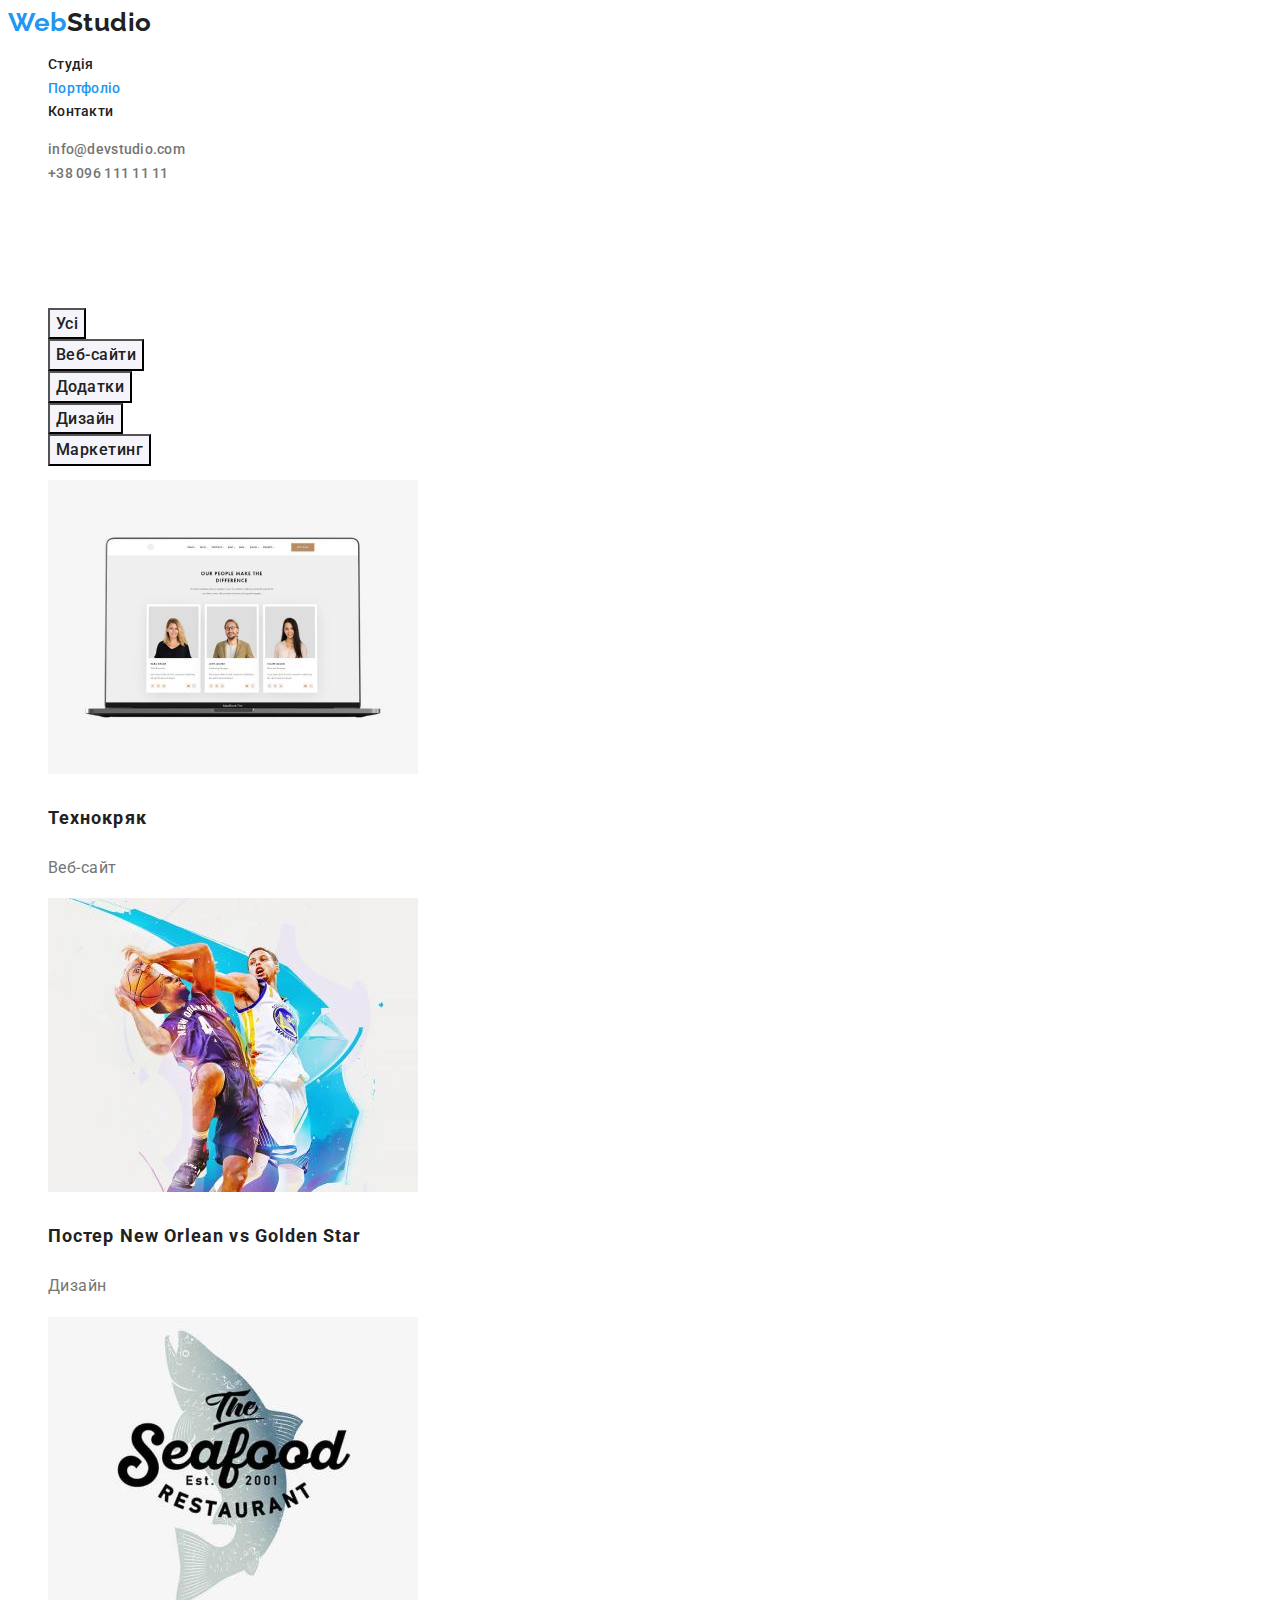
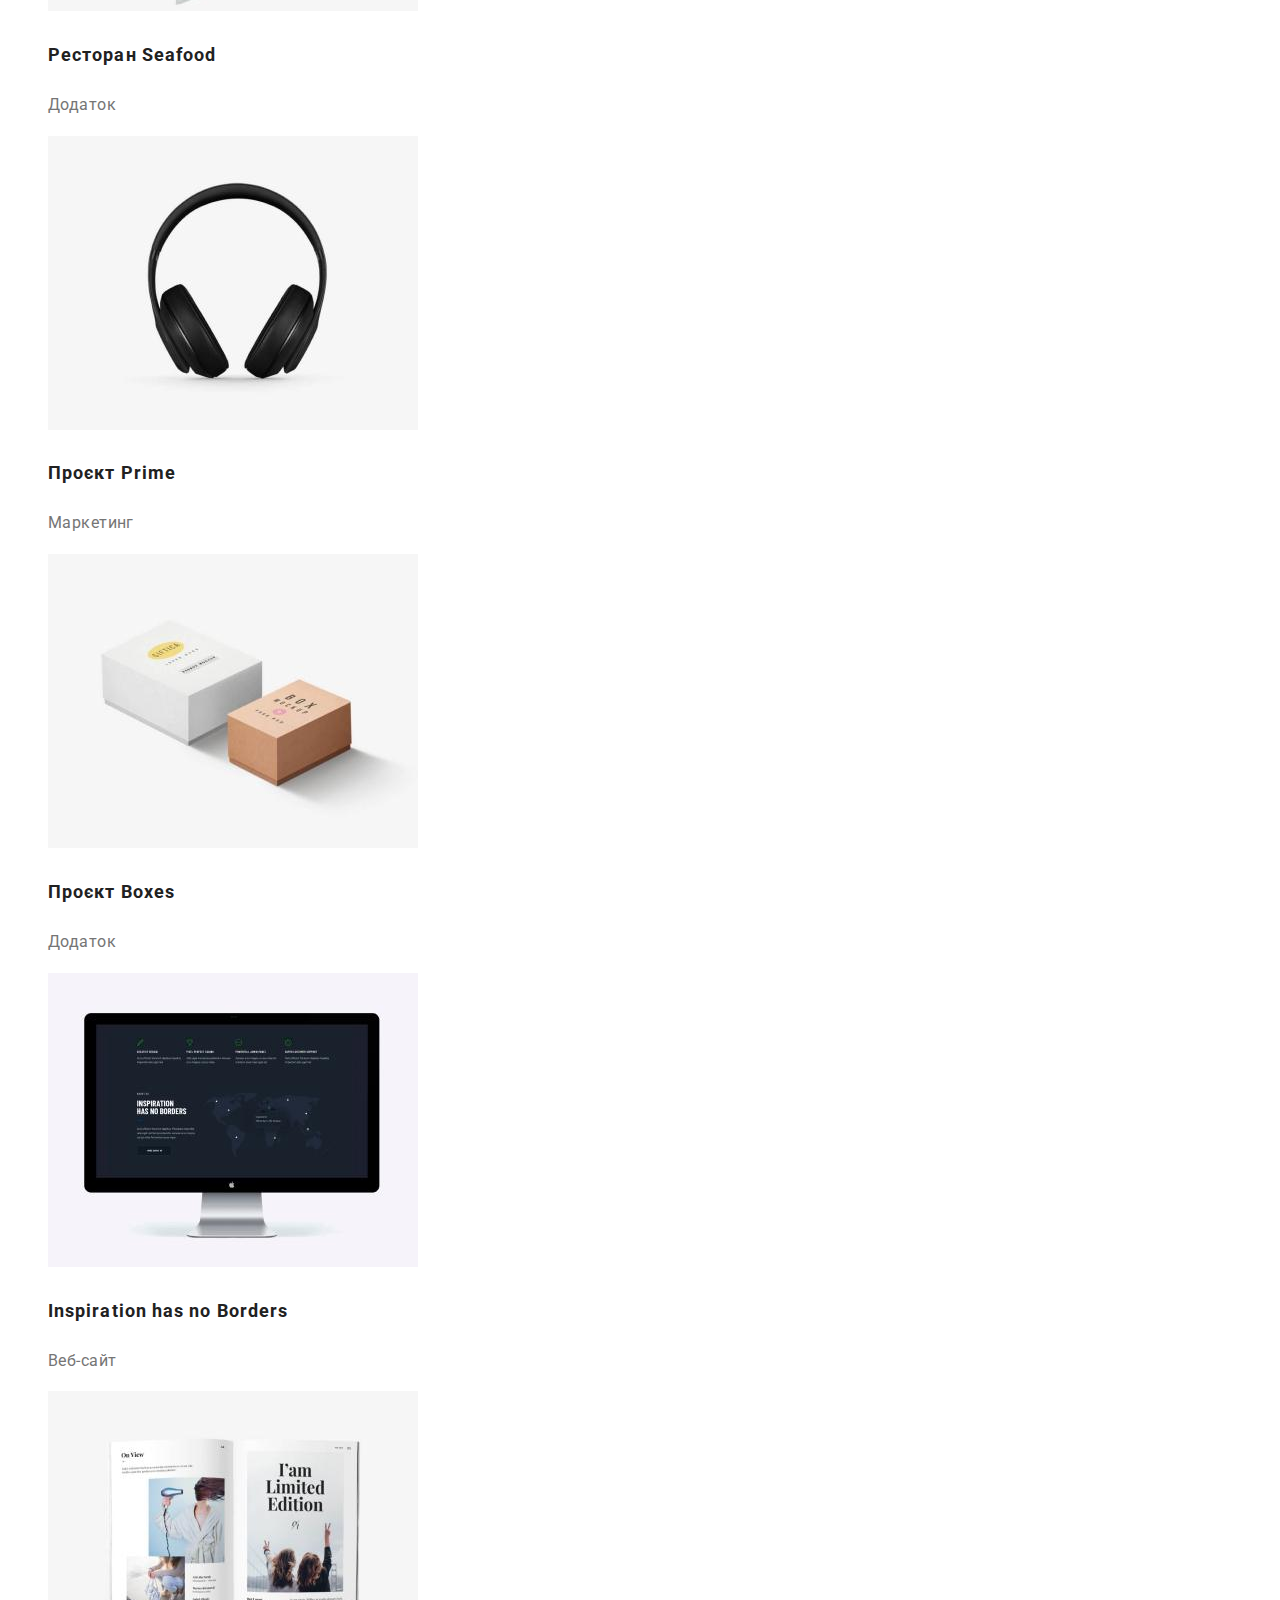
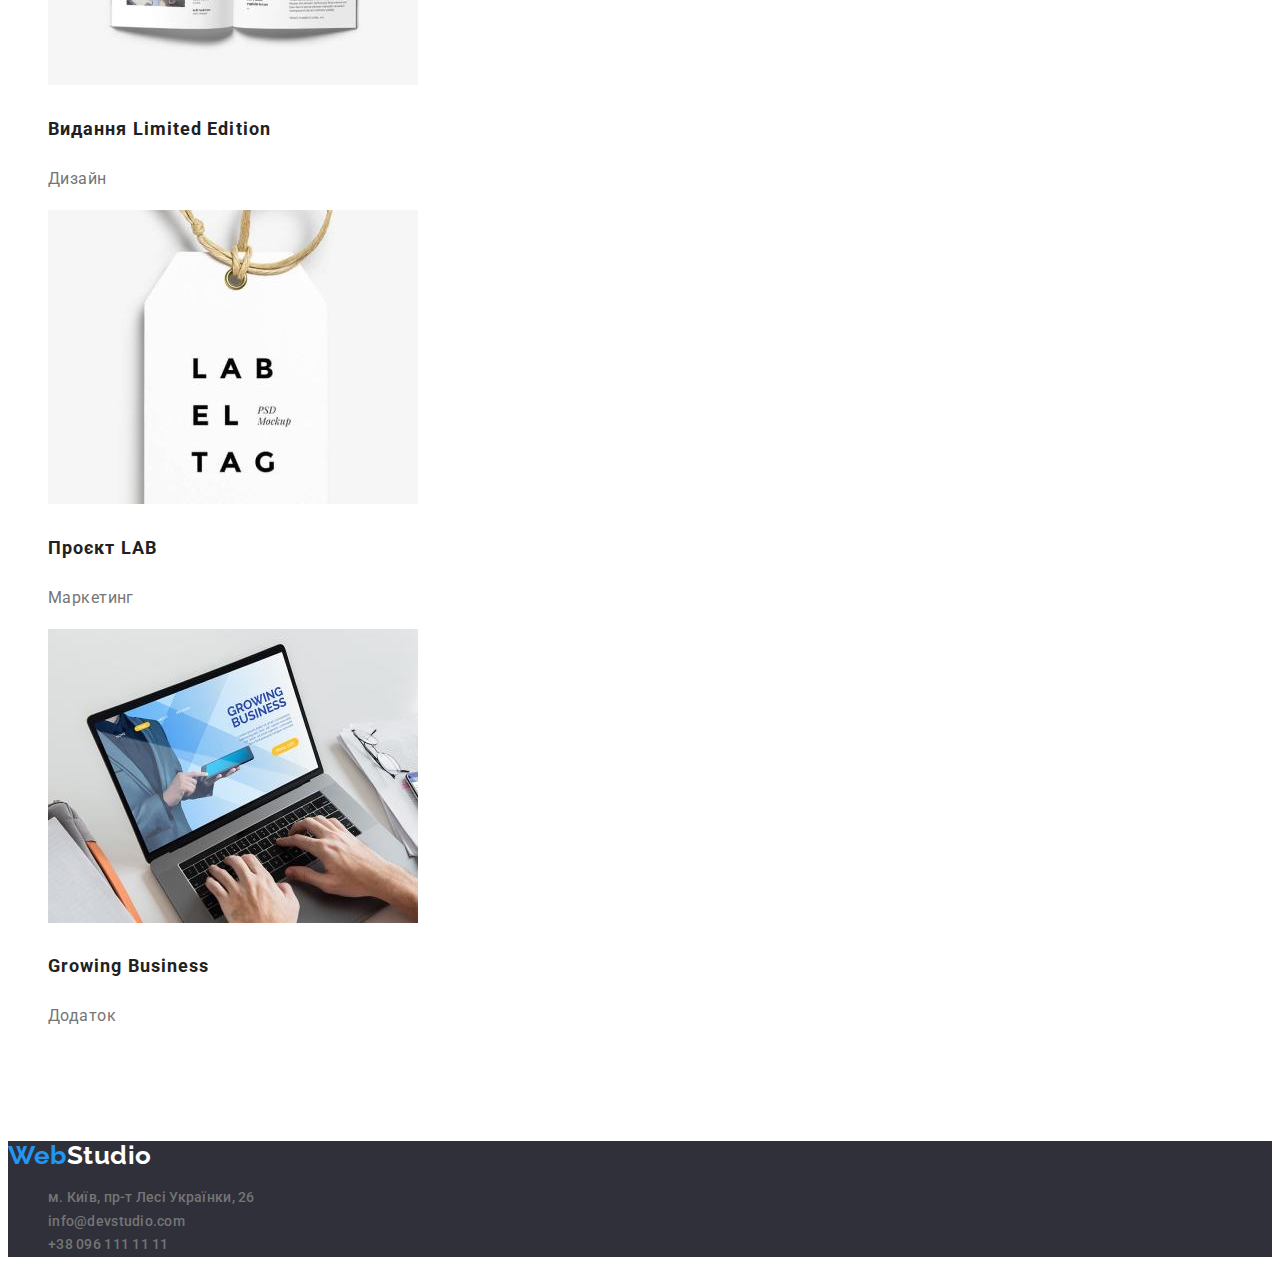
==== portfolio.html @ f7df2177 "update" ====
<!DOCTYPE html>
<html lang="uk">
<head>
    <meta charset="UTF-8">
    <meta http-equiv="X-UA-Compatible" content="IE=edge">
    <meta name="viewport" content="width=device-width, initial-scale=1.0">
    <link rel="preconnect" href="https://fonts.googleapis.com">
    <link rel="preconnect" href="https://fonts.gstatic.com" crossorigin>
    <link href="https://fonts.googleapis.com/css2?family=Raleway:wght@700&family=Roboto:wght@400;500;700;900&display=swap"
        rel="stylesheet">
        <link rel="stylesheet" href="css/styles.css">
    <link rel="stylesheet" href="node_modules/modern-normalize/modern-normalize.css">
    <link rel="stylesheet" href="https://cdnjs.cloudflare.com/ajax/libs/modern-normalize/1.1.0/modern-normalize.min.css"
        integrity="sha512-wpPYUAdjBVSE4KJnH1VR1HeZfpl1ub8YT/NKx4PuQ5NmX2tKuGu6U/JRp5y+Y8XG2tV+wKQpNHVUX03MfMFn9Q=="
        crossorigin="anonymous" referrerpolicy="no-referrer" />
    <title>Портфоліо</title>
</head>
<body>
    <header>

        <!--Header-->
        <nav>
            <a href="" class="webstudio"><span>Web</span>Studio</a>
            <ul class="site-nav">
                <li><a href="index.html" >Студія</a></li>
                <li><a href="" class="link current">Портфоліо</a></li>
                <li><a href="">Контакти</a></li>
            </ul>
        </nav>
        <ul class="contacts">
            <li>
                <a href="mailto:info@devstudio.com">info@devstudio.com</a>
            </li>
            <li>
                <a href="tel:+380961111111">+38 096 111 11 11</a>
            </li>
        </ul>
    </header>
    <main>

        <!--Filters-->
        <section class="section">
            <h1 class="visually-hidden">Фільтр</h1>
     <ul>
        <li>
            <button type="button" class="btn">Усі</button> 
        </li>
        <li>
            <button type="button" class="btn">Веб-сайти</button>
        </li>
        <li>
            <button type="button" class="btn">Додатки</button>
        </li>
        <li>
            <button type="button" class="btn">Дизайн</button>
        </li>
        <li>
            <button type="button" class="btn">Маркетинг</button>
        </li>
     </ul>

            <!--Projects-->
            <ul>
                <li class="cards">
                    <img src="images/img(1).jpg" alt="Веб-сайт" width="370" height="294">
                    <h3 class="projects-names">Технокряк</h3>
                    <p class="project-paragraphs">Веб-сайт</p>
                </li>
                <li>
                    <img src="images/img(2).jpg" alt="Постер" width="370" height="294">
                    <h3 class="projects-names">Постер New Orlean vs Golden Star</h3>
                    <p class="project-paragraphs">Дизайн</p>
                </li>
                <li>
                    <img src="images/img(3).jpg" alt="Емблема" width="370" height="294">
                    <h3 class="projects-names">Ресторан Seafood</h3>
                    <p class="project-paragraphs">Додаток</p>
                </li>
                <li>
                    <img src="images/img(4).jpg" alt="Навушники" width="370" height="294">
                    <h3 class="projects-names">Проєкт Prime</h3>
                    <p class="project-paragraphs">Маркетинг</p>
                </li> 
                <li>
                    <img src="images/img(5).jpg" alt="Коробки" width="370" height="294">
                    <h3 class="projects-names">Проєкт Boxes</h3>
                    <p class="project-paragraphs">Додаток</p>
                </li>
                <li>
                    <img src="images/img(6).jpg" alt="Веб-сайт 2" width="370" height="294">
                    <h3 class="projects-names">Inspiration has no Borders</h3>
                    <p class="project-paragraphs">Веб-сайт</p>
                </li>
                <li>
                    <img src="images/img(7).jpg" alt="Видання" width="370" height="294">
                    <h3 class="projects-names">Видання Limited Edition</h3>
                    <p class="project-paragraphs">Дизайн</p>
                </li>
                <li>
                    <img src="images/img(8).jpg" alt="Тег етикетки" width="370" height="294">
                    <h3 class="projects-names">Проєкт LAB</h3>
                    <p class="project-paragraphs">Маркетинг</p>
                </li>
                <li>
                    <img src="images/img(9).jpg" alt="Зростаючий бізнес" width="370" height="294">
                    <h3 class="projects-names">Growing Business</h3>
                    <p class="project-paragraphs">Додаток</p>
                </li>
            </ul>
        </section>
    </main>

    <!--Footer-->
    <footer>
        <a href="" class="webstudio"><span>Web</span><span class="studio-logo">Studio</span></a>
        <address>
            <ul class="contacts">
                <li>
                    <a href="https://www.google.com/maps/d/viewer?mid=10uSM3H-mIU3GznYo2szRIEphczw&hl=en_US&ll=50.426968125441725%2C30.542743294286606&z=16"
                        target="_blank" rel="noopener noreferrer">м. Київ, пр-т Лесі Українки, 26</a>
                </li>
                <li>
                    <a href="mailto:info@devstudio.com">info@devstudio.com</a>
                </li>
                <li>
                    <a href="tel:+380961111111">+38 096 111 11 11</a>
                </li>
            </ul>
        </address>
    </footer>
</body>
</html>
---- css/styles.css ----
body {
    font-family: 'Roboto', sans-serif;
    background-color: var( --body-color);
    color: var(--text-color);
    font-weight: 400;
    font-size: 14px;
    line-height: 1.7;
    letter-spacing: 0.03em;
}
:root {
    --body-color: #fff;
    --text-color: #757575;
    --a-color: #2196F3;
    --title-color: #212121;
    --bg-color: #F5F4FA;
    --caption-color: #2F303A;
    --heading-color: #FFFFFF;
    --buttons-hover: #188CE8;
}
/* button */
.btn {
    font-weight: 500;
    font-size: 16px;
    line-height: 1.6;
    text-align: center;
    letter-spacing: 0.03em;
    font-family: inherit;
    background-color: var(--bg-color);
    color: var(--title-color);
}
button {
    cursor: pointer;
}
button:hover, button:focus {
    background-color: var(--a-color);
    color: var(--heading-color);
    filter: drop-shadow(0px 4px 4px rgba(0, 0, 0, 0.25));
}
.buttons {
    font-weight: 700;
    font-size: 16px;
    line-height: 1.8;
    text-align: center;
    letter-spacing: 0.06em;
    font-family: inherit;
    background-color: var(--a-color);
    color: var(--heading-color);

}
.buttons:hover, .buttons:focus {
    background-color: var(--buttons-hover);
}
.btn:active {
    filter: drop-shadow(0px 4px 4px rgba(0, 0, 0, 0.25));
}

/* links */
.caption {
    background-color: var(--caption-color);
}
.section-portfolio {
    background-color: var(--heading-color);
}
a {
    text-decoration: none;
    font-weight: 500;
    line-height: 1.1;
    letter-spacing: 0.02em;
    color: var(--title-color);
}
a:focus, a:hover {
    color: var(--a-color);
}

.contacts a {
    color:  var(--text-color);
    font-style: normal;
}
.contacts a:hover, .contacts a:focus{
    color: var(--a-color);
}
.webstudio {
    font-family: 'Raleway', sans-serif;
    font-weight: 700;
    font-size: 26px;
    line-height: 1.1;
}
span {
    color: var(--a-color);
}
header {
    background-color: var(--heading-color);
}
.site-nav .link.current {
color: var(--a-color);
}

/* text */
.heading {
    color: var(--heading-color);
    margin-left: 452px;
}
h1 {
    font-weight: 900;
    font-size: 44px;
    line-height: 1.3;
    letter-spacing: 0.06em;
    text-transform: uppercase;
    color: var(--title-color);
}
h2 {
    color: var(--title-color);
}
p {
    font-family: 'Roboto';
    font-size: 16px;
    line-height: 1.8;
    color: var(--title-color);
}
.team {
    font-weight: 500;
    font-size: 16px;
    line-height: 19px;   
    color: var(--title-color);
}
.paragraph {
    line-height: 1.1;
    color: var(--text-color);
}
.project-paragraphs {
    line-height: 1.8;
    color: var(--text-color);
}


ul {
    list-style: none;
}
.projects-names {
    font-weight: 700;
    font-size: 18px;
    line-height: 2;
    letter-spacing: 0.06em;
    color: var(--title-color);
}
.benefits {
    font-weight: 700;
    line-height: 1.1;
    text-transform: uppercase;
    color: var(--title-color);
}
.work, .our-team {
    font-weight: 700;
    font-size: 36px;
    line-height: 1.1;
}

.commands {
    background-color: var(--bg-color);
}
/* footer */
footer {
    background-color: var( --caption-color);

}

.studio-logo {
    color: var(--heading-color);
}

.visually-hidden { 
    position: absolute; 
    width: 1px;  
    height: 1px; 
    margin: -1px;  
    border: 0;  
    padding: 0;
    white-space: nowrap; 
    clip-path: inset(100%);
    clip: rect(0 0 0 0);  
    overflow: hidden;
}


.section {
    padding-top: 94px;
    padding-bottom: 94px;
}

.nav-list {
    display: flex;
    margin-top: 32px;
    margin-bottom: 32px;
    margin-left: 93px;
    background-color: chocolate;
}
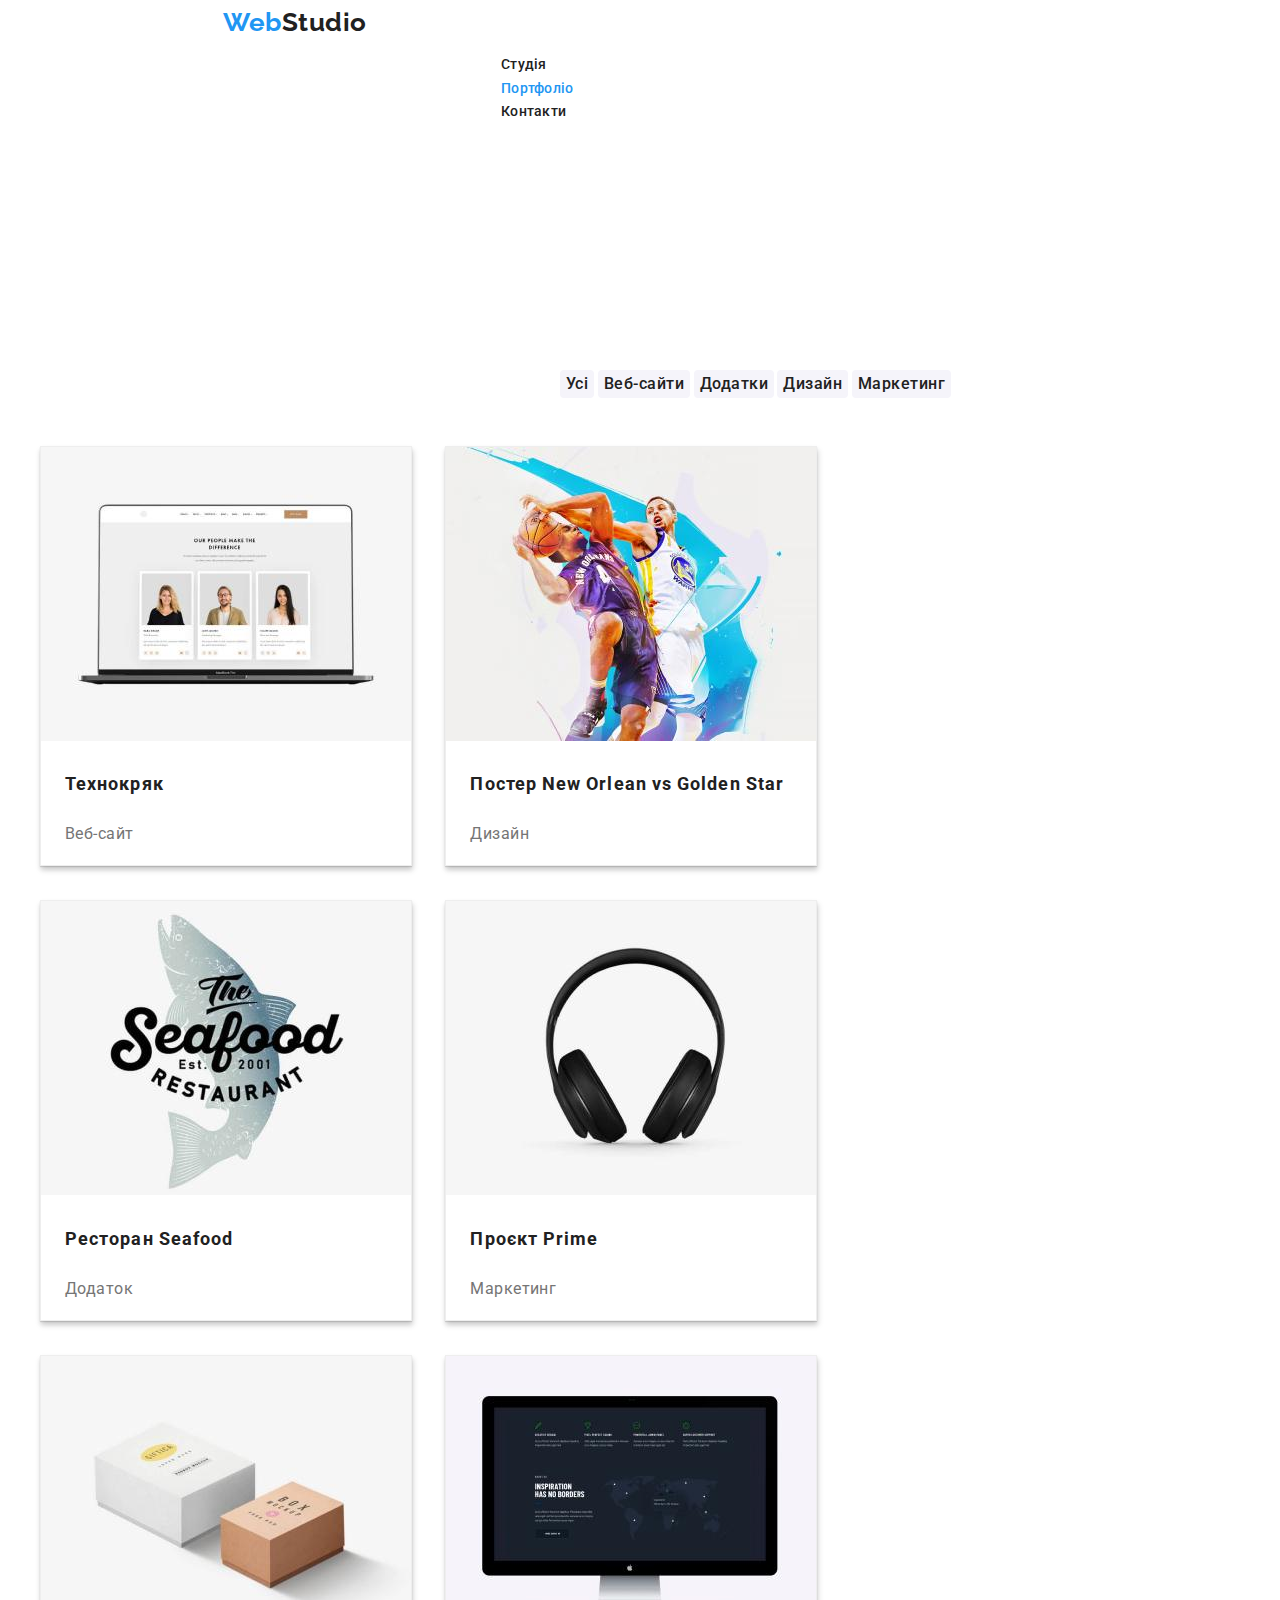
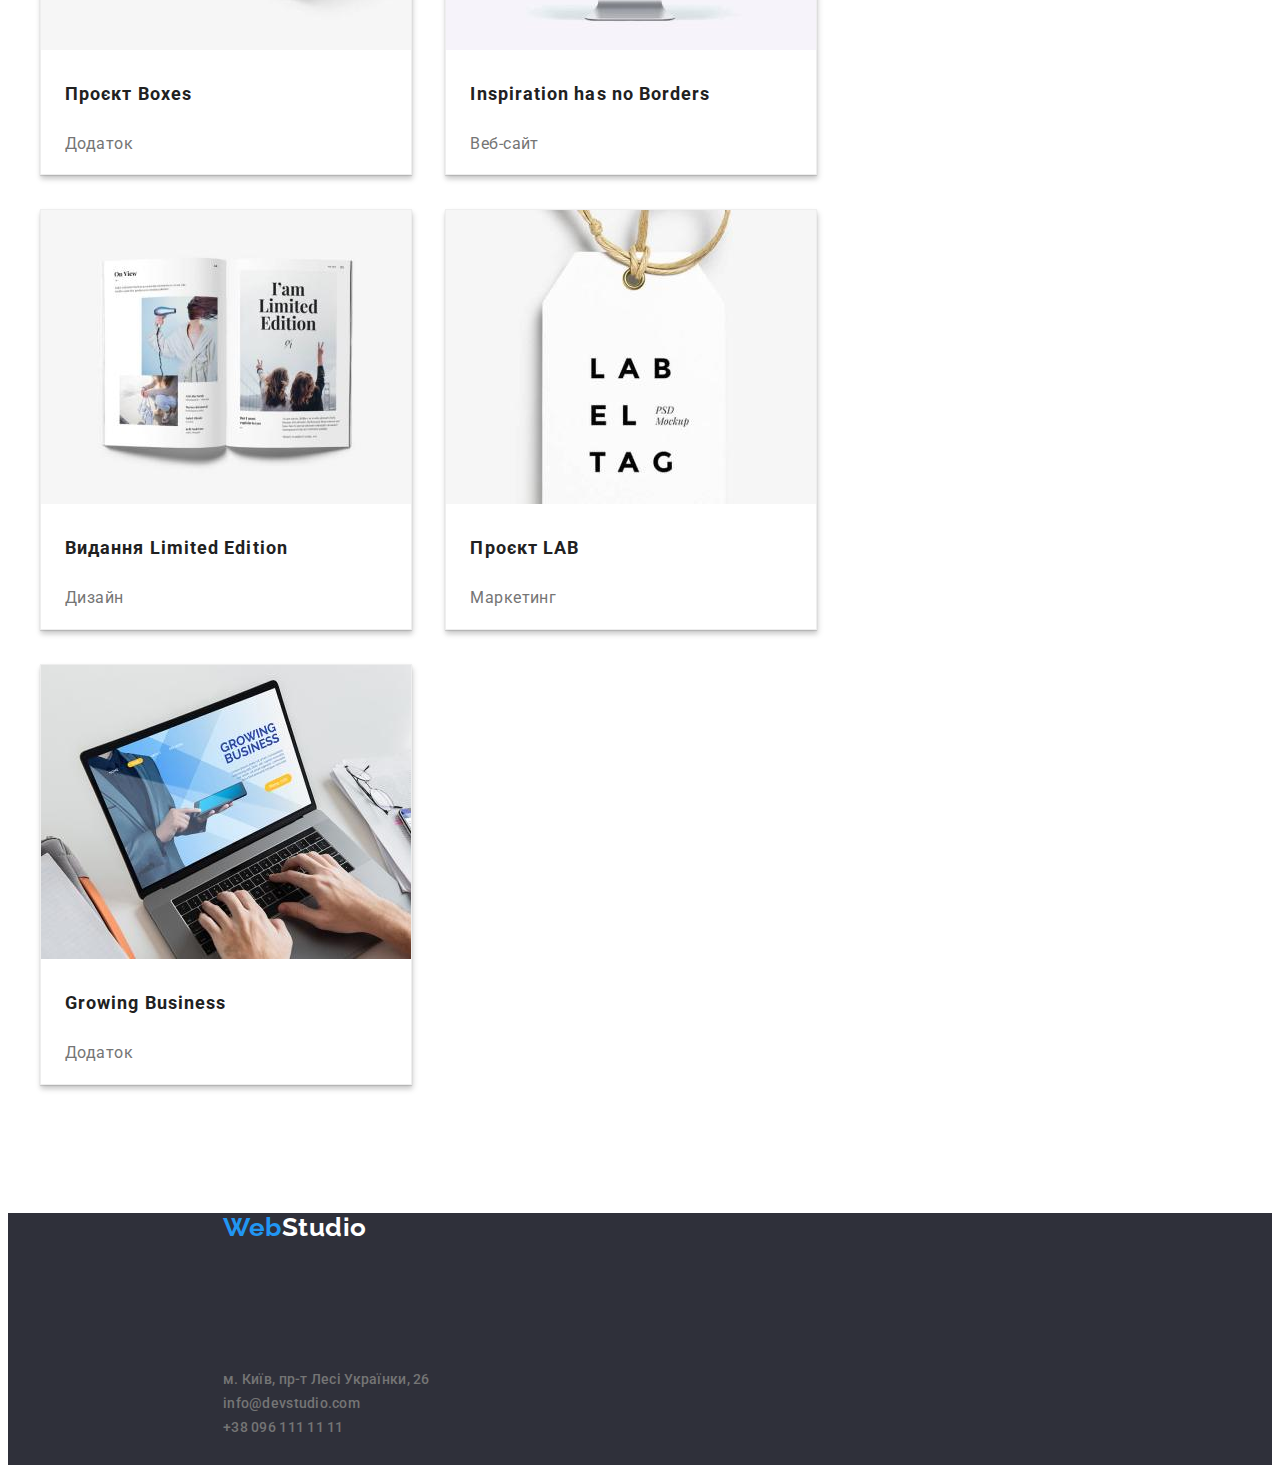
==== commit 4d849190: "update" ====
--- a/portfolio.html
+++ b/portfolio.html
@@ -16,97 +16,104 @@
     <title>Портфоліо</title>
 </head>
 <body>
-    <header>
-
-        <!--Header-->
-        <nav>
-            <a href="" class="webstudio"><span>Web</span>Studio</a>
-            <ul class="site-nav">
-                <li><a href="index.html" >Студія</a></li>
-                <li><a href="" class="link current">Портфоліо</a></li>
-                <li><a href="">Контакти</a></li>
+    <header class="header-page">
+        <div class="header-div">
+            <nav class="nav-list">
+                <a href="" class="webstudio"><span>Web</span>Studio</a>
+                <ul class="site-nav">
+                    <li class="header-li"><a href="index.html" class="link">Студія</a></li>
+                    <li class="header-li"><a href="portfolio.html" class="link current">Портфоліо</a></li>
+                    <li class="header-li"><a href="" class="link">Контакти</a></li>
+                </ul>
+            </nav>
+        </div>
+        <!--Contacts-->
+        <div class="inline">
+            <ul class="contacts-header">
+                <li class="contacts-li">
+                    <a href="mailto:info@devstudio.com">info@devstudio.com</a>
+                </li>
+                <li class="contacts-li">
+                    <a href="tel:+380961111111">+38 096 111 11 11</a>
+                </li>
             </ul>
-        </nav>
-        <ul class="contacts">
-            <li>
-                <a href="mailto:info@devstudio.com">info@devstudio.com</a>
-            </li>
-            <li>
-                <a href="tel:+380961111111">+38 096 111 11 11</a>
-            </li>
-        </ul>
+        </div>
     </header>
     <main>
 
         <!--Filters-->
+        
         <section class="section">
-            <h1 class="visually-hidden">Фільтр</h1>
+            <div class="filters-div">
+            <h1 class="visually-hidden">Фільтр</h1>    
      <ul>
-        <li>
+        <li class="btn-list">
             <button type="button" class="btn">Усі</button> 
         </li>
-        <li>
+        <li class="btn-list">
             <button type="button" class="btn">Веб-сайти</button>
         </li>
-        <li>
+        <li class="btn-list">
             <button type="button" class="btn">Додатки</button>
         </li>
-        <li>
+        <li class="btn-list">
             <button type="button" class="btn">Дизайн</button>
         </li>
-        <li>
+        <li class="btn-list">
             <button type="button" class="btn">Маркетинг</button>
         </li>
      </ul>
-
+     </div>
             <!--Projects-->
-            <ul>
+            <div class="container">
+            <ul class="projects">
                 <li class="cards">
                     <img src="images/img(1).jpg" alt="Веб-сайт" width="370" height="294">
                     <h3 class="projects-names">Технокряк</h3>
                     <p class="project-paragraphs">Веб-сайт</p>
                 </li>
-                <li>
+                <li class="cards">
                     <img src="images/img(2).jpg" alt="Постер" width="370" height="294">
                     <h3 class="projects-names">Постер New Orlean vs Golden Star</h3>
                     <p class="project-paragraphs">Дизайн</p>
                 </li>
-                <li>
+                <li class="cards">
                     <img src="images/img(3).jpg" alt="Емблема" width="370" height="294">
                     <h3 class="projects-names">Ресторан Seafood</h3>
                     <p class="project-paragraphs">Додаток</p>
                 </li>
-                <li>
+                <li class="cards">
                     <img src="images/img(4).jpg" alt="Навушники" width="370" height="294">
                     <h3 class="projects-names">Проєкт Prime</h3>
                     <p class="project-paragraphs">Маркетинг</p>
                 </li> 
-                <li>
+                <li class="cards">
                     <img src="images/img(5).jpg" alt="Коробки" width="370" height="294">
                     <h3 class="projects-names">Проєкт Boxes</h3>
                     <p class="project-paragraphs">Додаток</p>
                 </li>
-                <li>
+                <li class="cards"> 
                     <img src="images/img(6).jpg" alt="Веб-сайт 2" width="370" height="294">
                     <h3 class="projects-names">Inspiration has no Borders</h3>
                     <p class="project-paragraphs">Веб-сайт</p>
                 </li>
-                <li>
+                <li class="cards">
                     <img src="images/img(7).jpg" alt="Видання" width="370" height="294">
                     <h3 class="projects-names">Видання Limited Edition</h3>
                     <p class="project-paragraphs">Дизайн</p>
                 </li>
-                <li>
+                <li class="cards"> 
                     <img src="images/img(8).jpg" alt="Тег етикетки" width="370" height="294">
                     <h3 class="projects-names">Проєкт LAB</h3>
                     <p class="project-paragraphs">Маркетинг</p>
                 </li>
-                <li>
+                <li class="cards">
                     <img src="images/img(9).jpg" alt="Зростаючий бізнес" width="370" height="294">
                     <h3 class="projects-names">Growing Business</h3>
                     <p class="project-paragraphs">Додаток</p>
                 </li>
             </ul>
+            </div>
         </section>
     </main>
 
--- a/css/styles.css
+++ b/css/styles.css
@@ -28,6 +28,8 @@
     font-family: inherit;
     background-color: var(--bg-color);
     color: var(--title-color);
+    border: none;
+    border-radius: 4px;
 }
 button {
     cursor: pointer;
@@ -46,7 +48,12 @@
     font-family: inherit;
     background-color: var(--a-color);
     color: var(--heading-color);
-
+    width: 216px;
+    height: 50px;
+    margin-left: 692px;
+    margin-right: 692px;
+    border: none;
+    border-radius: 4px;
 }
 .buttons:hover, .buttons:focus {
     background-color: var(--buttons-hover);
@@ -80,17 +87,28 @@
 .contacts a:hover, .contacts a:focus{
     color: var(--a-color);
 }
+
+
 .webstudio {
     font-family: 'Raleway', sans-serif;
     font-weight: 700;
     font-size: 26px;
     line-height: 1.1;
 }
+.contacts-header a {
+    color: var(--text-color);
+    font-style: normal;
+}
+.contacts-header a:hover, .contacts-header a:focus {
+    color: var(--a-color);
+}
+
 span {
     color: var(--a-color);
 }
 header {
     background-color: var(--heading-color);
+    height: 80px;
 }
 .site-nav .link.current {
 color: var(--a-color);
@@ -99,7 +117,10 @@
 /* text */
 .heading {
     color: var(--heading-color);
-    margin-left: 452px;
+    margin-left: 485px;
+    margin-right: 419px;
+    width: 696px;
+    text-align: center;
 }
 h1 {
     font-weight: 900;
@@ -123,14 +144,17 @@
     font-size: 16px;
     line-height: 19px;   
     color: var(--title-color);
+    padding-left: 71px;
 }
 .paragraph {
     line-height: 1.1;
     color: var(--text-color);
+    padding-left: 70px;
 }
 .project-paragraphs {
     line-height: 1.8;
     color: var(--text-color);
+    padding-left: 24px;
 }
 
 
@@ -143,6 +167,7 @@
     line-height: 2;
     letter-spacing: 0.06em;
     color: var(--title-color);
+    padding-left: 24px;
 }
 .benefits {
     font-weight: 700;
@@ -150,37 +175,43 @@
     text-transform: uppercase;
     color: var(--title-color);
 }
+
 .work, .our-team {
     font-weight: 700;
     font-size: 36px;
     line-height: 1.1;
 }
 
-.commands {
+.our-team {
+    padding-bottom: 50px;
+}
+.team-div {
     background-color: var(--bg-color);
 }
 /* footer */
 footer {
     background-color: var( --caption-color);
-
+    height: 252px;
 }
 
 .studio-logo {
     color: var(--heading-color);
 }
 
-.visually-hidden { 
-    position: absolute; 
-    width: 1px;  
-    height: 1px; 
-    margin: -1px;  
-    border: 0;  
+.visually-hidden {
+    position: absolute;
+    width: 1px;
+    height: 1px;
+    margin: -1px;
+    border: 0;
     padding: 0;
-    white-space: nowrap; 
+    white-space: nowrap;
     clip-path: inset(100%);
-    clip: rect(0 0 0 0);  
+    clip: rect(0 0 0 0);
     overflow: hidden;
 }
+
+
 
 
 .section {
@@ -188,10 +219,100 @@
     padding-bottom: 94px;
 }
 
-.nav-list {
+.container {
+    width: 1200px;
+    margin-left: auto;
+    margin-right: auto;
+}
+
+
+
+/* WebStudio */
+
+.banner {
+    background-color: var(--caption-color);
+    padding: 200px 0;
+}
+.benefits-list {
+    display: inline-block;
+    width: 270px;
+    margin-right: 30px;
+}
+.benefits-div {
+    padding-left: 215px;
+    margin: 0;
+}
+.work {
+    text-align: center;
+    padding-bottom: 50px;
+}
+.work-list {
+    margin: 0;
+    display: inline-block;
+    margin-left: 30px;
+}
+.work-ul {
+    padding-left: 215px;
+    padding-right: 215px;
+}
+.our-team {
+    text-align: center;
+    padding-top: 94px;
+}
+
+.team-ul {
+    padding-left: 215px;
+    padding-bottom: 94px;
+    margin-bottom: 0;
+}
+.team-list {
+    margin: 0;
+    display: inline-block;
+    margin-right: 30px;
+    box-shadow: 0px 1px 3px rgba(0, 0, 0, 0.12), 0px 1px 1px rgba(0, 0, 0, 0.14), 0px 2px 1px rgba(0, 0, 0, 0.2);
+    border-radius: 0px 0px 4px 4px;
+}
+
+.contacts {
+    padding-left: 215px;
+    padding-top: 111px;
+}
+.contacts-li {
+    display: inline-block;
+}
+.header-li {
+    padding-left: 453px;
+
+}
+.header-page {
     display: flex;
-    margin-top: 32px;
-    margin-bottom: 32px;
-    margin-left: 93px;
-    background-color: chocolate;
-}+}
+.contacts-header {
+    padding-left: 1078px;
+}
+/* Portfolio */
+.filters-div {
+    padding-left: 512px;
+    padding-top: 174px;
+    padding-bottom: 34px;
+}
+.btn-list {
+    display: inline-block;
+}
+.webstudio {
+    padding-left: 215px;
+}
+.cards {
+    display: inline-block;
+    border: 1px solid #EEEEEE;
+    box-shadow: 0px 1px 1px rgba(0, 0, 0, 0.12), 0px 4px 4px rgba(0, 0, 0, 0.06), 1px 4px 6px rgba(0, 0, 0, 0.16);
+    margin: 0;
+    margin-right: 30px;
+    margin-bottom: 34px;
+}
+.projects {
+    padding-left: 215px;
+    padding: 0;
+    margin: 0;
+}
+
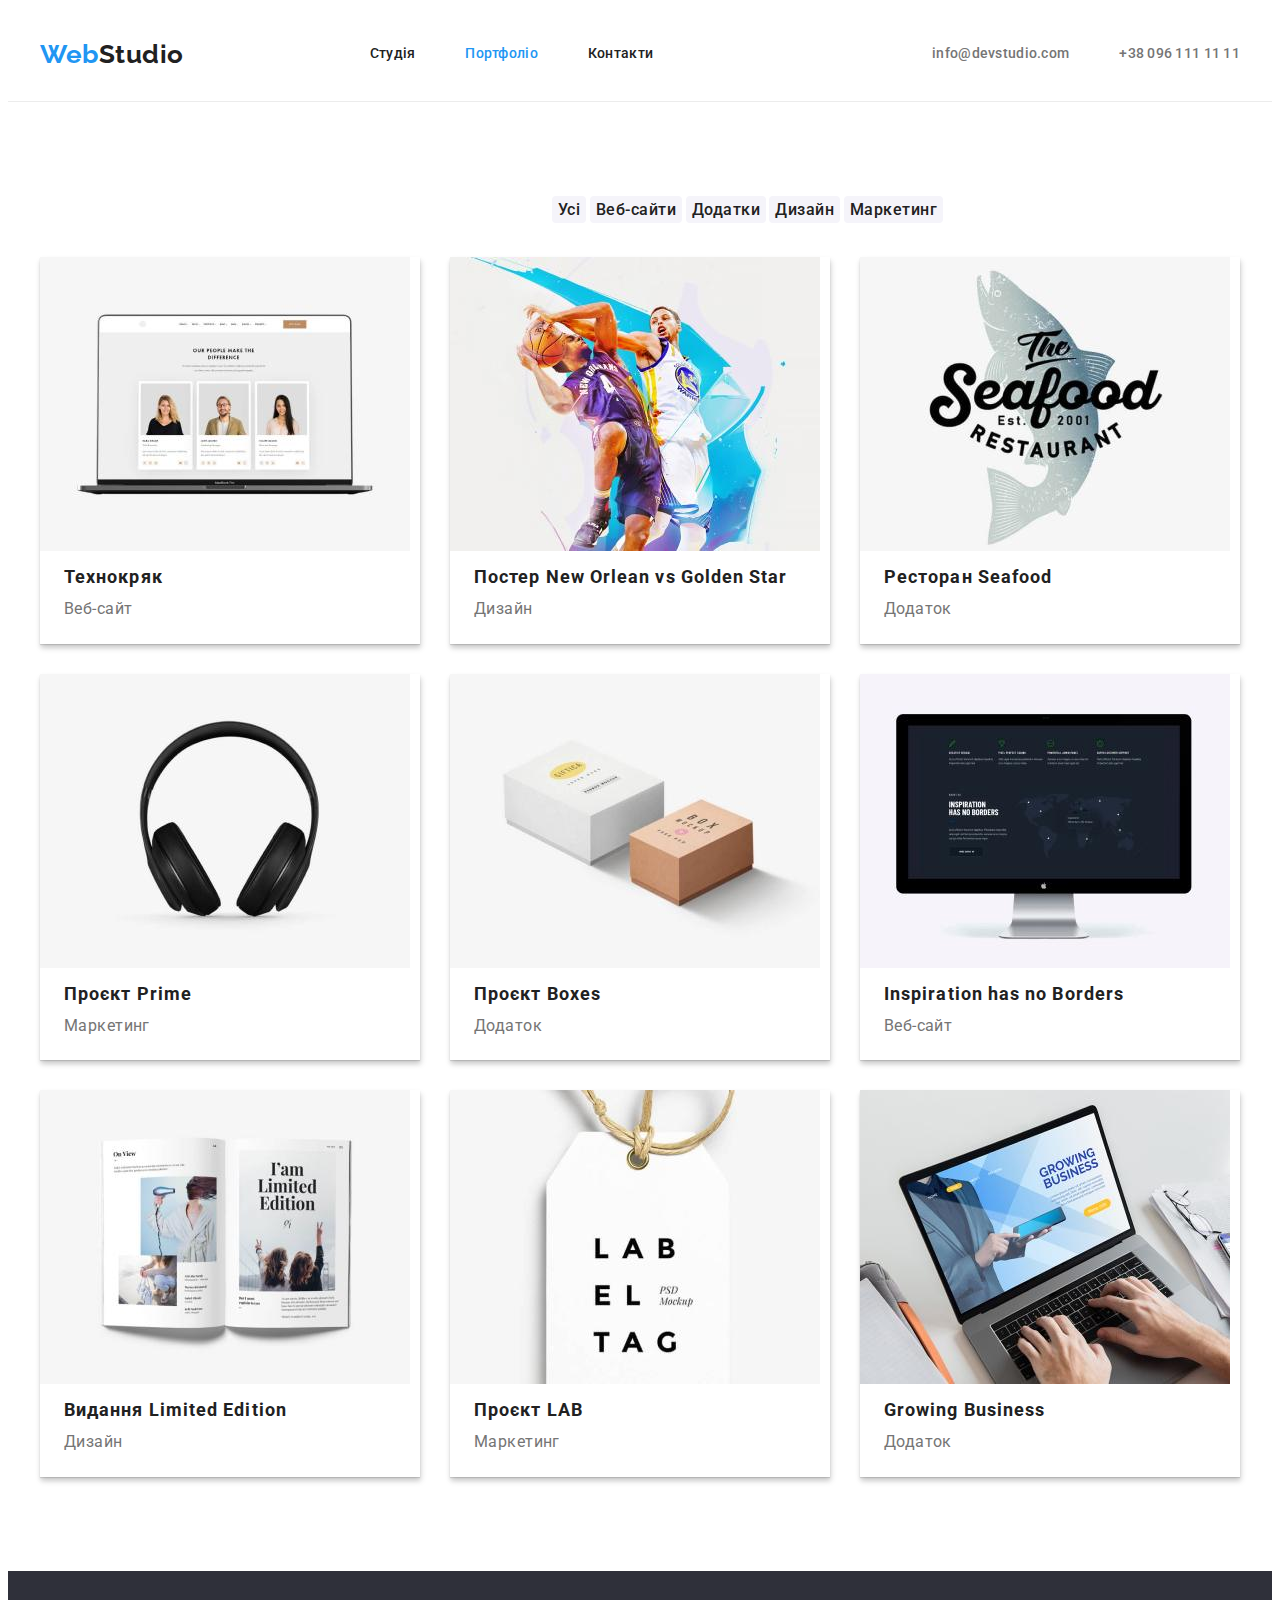
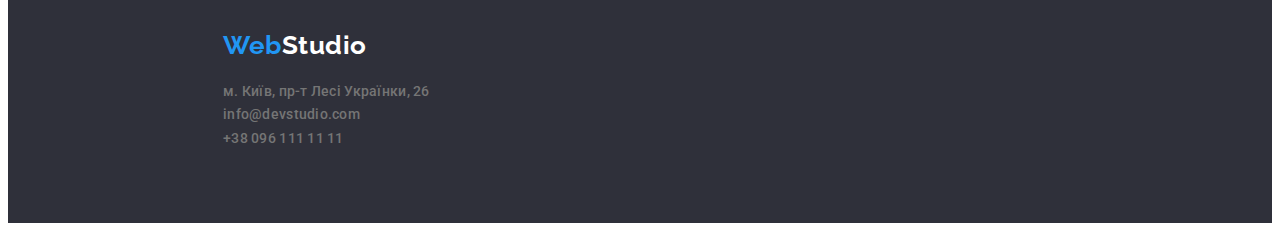
==== commit 667abd5c: "hw-03" ====
--- a/portfolio.html
+++ b/portfolio.html
@@ -8,16 +8,16 @@
     <link rel="preconnect" href="https://fonts.gstatic.com" crossorigin>
     <link href="https://fonts.googleapis.com/css2?family=Raleway:wght@700&family=Roboto:wght@400;500;700;900&display=swap"
         rel="stylesheet">
-        <link rel="stylesheet" href="css/styles.css">
     <link rel="stylesheet" href="node_modules/modern-normalize/modern-normalize.css">
     <link rel="stylesheet" href="https://cdnjs.cloudflare.com/ajax/libs/modern-normalize/1.1.0/modern-normalize.min.css"
         integrity="sha512-wpPYUAdjBVSE4KJnH1VR1HeZfpl1ub8YT/NKx4PuQ5NmX2tKuGu6U/JRp5y+Y8XG2tV+wKQpNHVUX03MfMFn9Q=="
         crossorigin="anonymous" referrerpolicy="no-referrer" />
+        <link rel="stylesheet" href="css/styles.css">
     <title>Портфоліо</title>
 </head>
 <body>
-    <header class="header-page">
-        <div class="header-div">
+    <header class="header-class">
+        <div class="container-header">
             <nav class="nav-list">
                 <a href="" class="webstudio"><span>Web</span>Studio</a>
                 <ul class="site-nav">
@@ -26,9 +26,7 @@
                     <li class="header-li"><a href="" class="link">Контакти</a></li>
                 </ul>
             </nav>
-        </div>
-        <!--Contacts-->
-        <div class="inline">
+            <!--Contacts-->
             <ul class="contacts-header">
                 <li class="contacts-li">
                     <a href="mailto:info@devstudio.com">info@devstudio.com</a>
@@ -44,9 +42,9 @@
         <!--Filters-->
         
         <section class="section">
-            <div class="filters-div">
+            <div class="container">
             <h1 class="visually-hidden">Фільтр</h1>    
-     <ul>
+     <ul class="btn-ul">
         <li class="btn-list">
             <button type="button" class="btn">Усі</button> 
         </li>
@@ -63,9 +61,9 @@
             <button type="button" class="btn">Маркетинг</button>
         </li>
      </ul>
-     </div>
+     
             <!--Projects-->
-            <div class="container">
+            
             <ul class="projects">
                 <li class="cards">
                     <img src="images/img(1).jpg" alt="Веб-сайт" width="370" height="294">
@@ -119,7 +117,7 @@
 
     <!--Footer-->
     <footer>
-        <a href="" class="webstudio"><span>Web</span><span class="studio-logo">Studio</span></a>
+        <a href="" class="webstudio-footer"><span>Web</span><span class="studio-logo">Studio</span></a>
         <address>
             <ul class="contacts">
                 <li>
--- a/css/styles.css
+++ b/css/styles.css
@@ -1,4 +1,7 @@
-
+h1,h2,h3,p,ul {
+     margin: 0;
+     padding: 0;
+}
 body {
     font-family: 'Roboto', sans-serif;
     background-color: var( --body-color);
@@ -94,6 +97,8 @@
     font-weight: 700;
     font-size: 26px;
     line-height: 1.1;
+    margin: 0;
+    
 }
 .contacts-header a {
     color: var(--text-color);
@@ -108,12 +113,17 @@
 }
 header {
     background-color: var(--heading-color);
-    height: 80px;
 }
 .site-nav .link.current {
-color: var(--a-color);
-}
-
+    color: var(--a-color);
+}
+
+.site-nav {
+    display: flex;
+    gap: 50px;
+    align-items: center;
+    margin-left: 93px;
+}
 /* text */
 .heading {
     color: var(--heading-color);
@@ -121,6 +131,7 @@
     margin-right: 419px;
     width: 696px;
     text-align: center;
+    margin-bottom: 50px;
 }
 h1 {
     font-weight: 900;
@@ -145,16 +156,20 @@
     line-height: 19px;   
     color: var(--title-color);
     padding-left: 71px;
+    padding-top: 30px;
+    padding-bottom: 10px;
 }
 .paragraph {
     line-height: 1.1;
     color: var(--text-color);
     padding-left: 70px;
+    padding-bottom: 30px;
 }
 .project-paragraphs {
     line-height: 1.8;
     color: var(--text-color);
     padding-left: 24px;
+    padding-bottom: 20px;
 }
 
 
@@ -182,12 +197,8 @@
     line-height: 1.1;
 }
 
-.our-team {
-    padding-bottom: 50px;
-}
-.team-div {
-    background-color: var(--bg-color);
-}
+
+
 /* footer */
 footer {
     background-color: var( --caption-color);
@@ -210,22 +221,38 @@
     clip: rect(0 0 0 0);
     overflow: hidden;
 }
-
-
+.webstudio-footer {
+    font-family: 'Raleway', sans-serif;
+    font-weight: 700;
+    font-size: 26px;
+    line-height: 1.1;
+    padding-top: 60px;
+    padding-bottom: 20px;
+    padding-left: 215px;
+    display: inline-block;
+}
 
 
 .section {
     padding-top: 94px;
-    padding-bottom: 94px;
-}
-
+}
+
+.container-header {
+    width: 1200px;
+    margin: 0 auto;
+    padding: 0 15px;
+    display: flex;
+    align-items: center;
+}
 .container {
     width: 1200px;
     margin-left: auto;
     margin-right: auto;
-}
-
-
+    padding: 0 15px;
+}
+.header-class {
+    border-bottom: 1px solid #ECECEC;
+}
 
 /* WebStudio */
 
@@ -240,7 +267,8 @@
 }
 .benefits-div {
     padding-left: 215px;
-    margin: 0;
+    margin-top: 94px;
+    margin-bottom: 94px;
 }
 .work {
     text-align: center;
@@ -258,11 +286,11 @@
 .our-team {
     text-align: center;
     padding-top: 94px;
+    padding-bottom: 50px;
 }
 
 .team-ul {
     padding-left: 215px;
-    padding-bottom: 94px;
     margin-bottom: 0;
 }
 .team-list {
@@ -275,44 +303,50 @@
 
 .contacts {
     padding-left: 215px;
-    padding-top: 111px;
-}
-.contacts-li {
-    display: inline-block;
-}
-.header-li {
-    padding-left: 453px;
-
-}
-.header-page {
-    display: flex;
-}
+    padding-bottom: 60px;
+}
+
+.nav-list {
+    display: flex;
+    gap: 93px;
+    align-items: center;
+    padding: 32px 0;
+    
+}
+
 .contacts-header {
-    padding-left: 1078px;
+    display: flex;
+    gap: 50px;
+    margin-left: auto;
+    align-items: center;
+}
+.section-team  {
+    background-color: var(--bg-color);
+    padding-bottom: 94px;
+}
+.section-one {
+    padding-bottom: 94px;
+    padding-top: 94px;
 }
 /* Portfolio */
-.filters-div {
-    padding-left: 512px;
-    padding-top: 174px;
-    padding-bottom: 34px;
-}
+
 .btn-list {
     display: inline-block;
 }
-.webstudio {
-    padding-left: 215px;
-}
+
 .cards {
-    display: inline-block;
-    border: 1px solid #EEEEEE;
     box-shadow: 0px 1px 1px rgba(0, 0, 0, 0.12), 0px 4px 4px rgba(0, 0, 0, 0.06), 1px 4px 6px rgba(0, 0, 0, 0.16);
     margin: 0;
-    margin-right: 30px;
+    flex-basis: calc((100% - 2 * 30px) / 3);
+}
+.projects {
+    display: flex;
+    flex-wrap: wrap;
+    gap: 30px;
+    padding-bottom: 94px;
+}
+.btn-ul {
+    margin-left: 512px;
     margin-bottom: 34px;
 }
-.projects {
-    padding-left: 215px;
-    padding: 0;
-    margin: 0;
-}
-
+
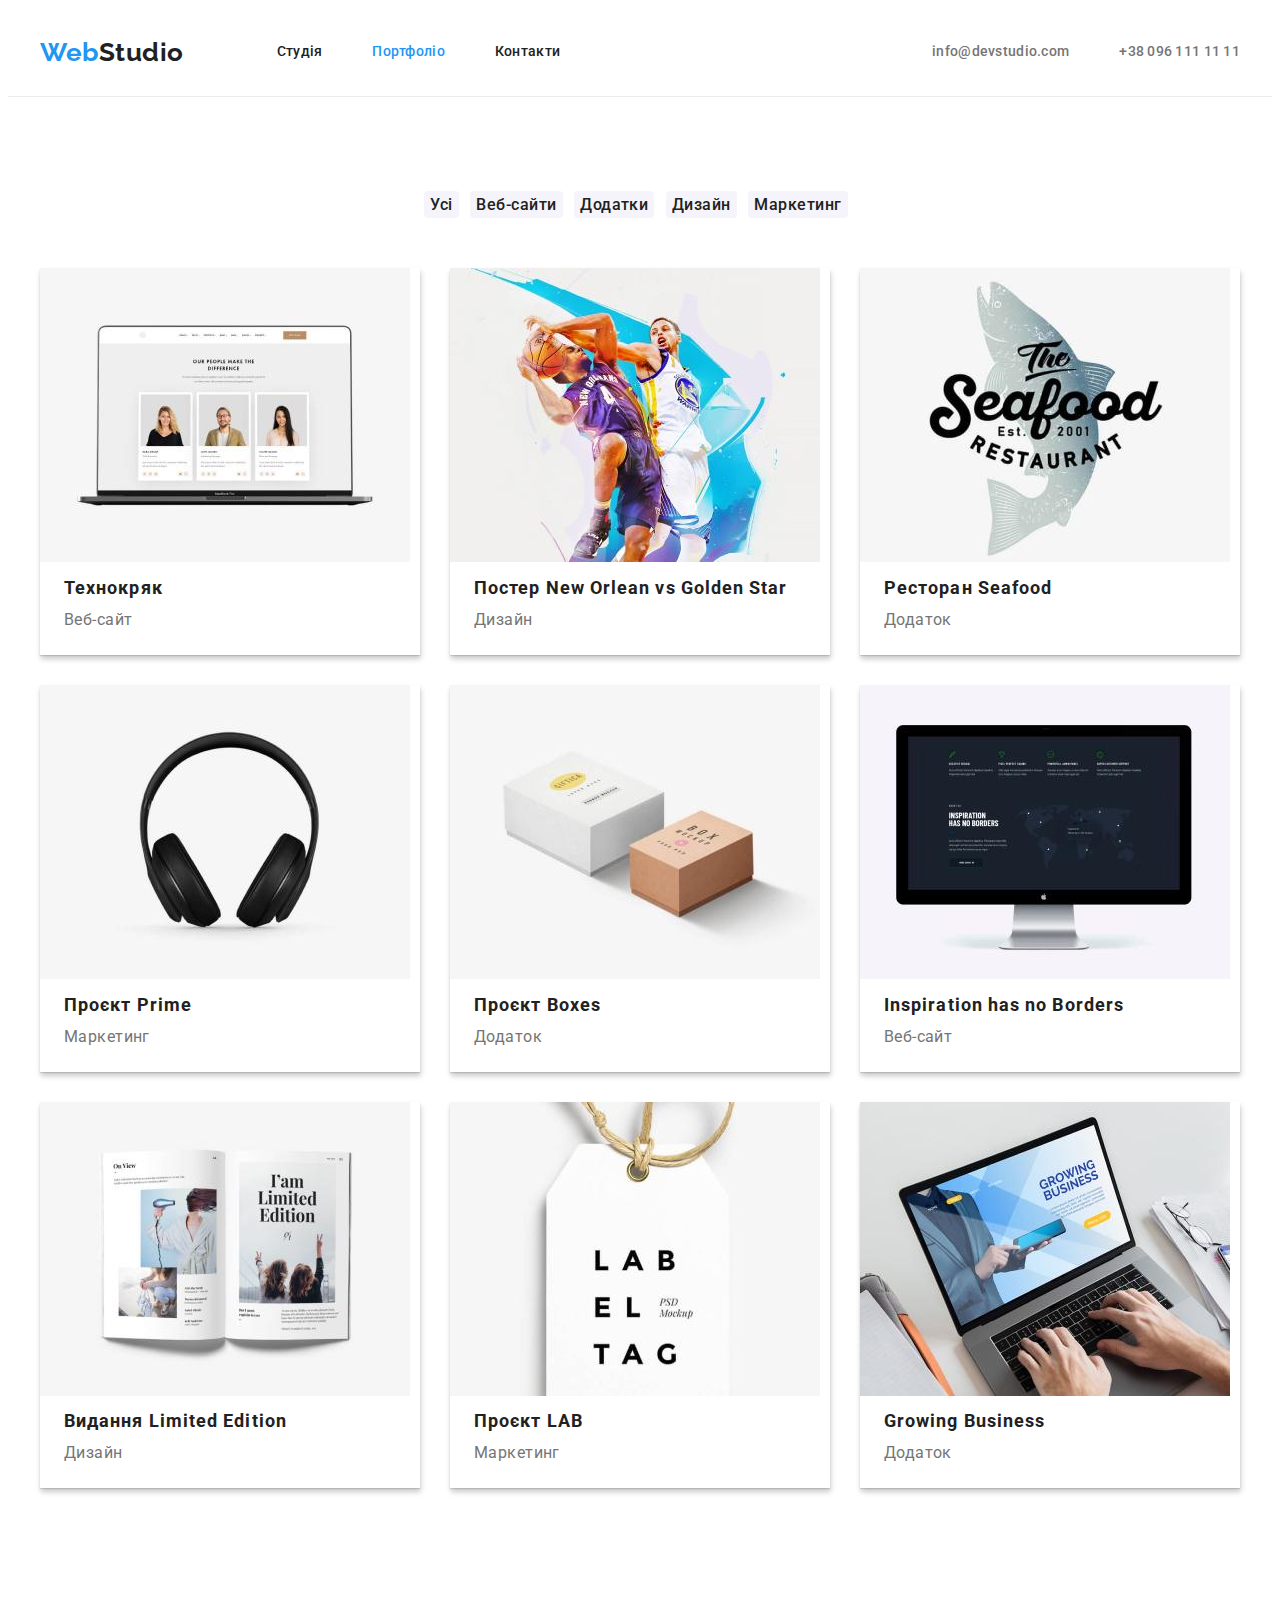
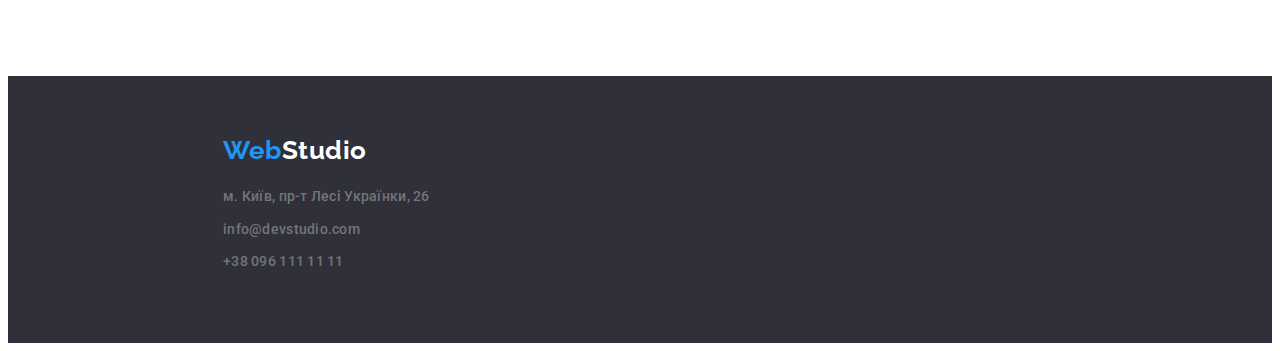
==== commit 7bacc6af: "update" ====
--- a/portfolio.html
+++ b/portfolio.html
@@ -120,14 +120,14 @@
         <a href="" class="webstudio-footer"><span>Web</span><span class="studio-logo">Studio</span></a>
         <address>
             <ul class="contacts">
-                <li>
+                <li class="footer-li">
                     <a href="https://www.google.com/maps/d/viewer?mid=10uSM3H-mIU3GznYo2szRIEphczw&hl=en_US&ll=50.426968125441725%2C30.542743294286606&z=16"
                         target="_blank" rel="noopener noreferrer">м. Київ, пр-т Лесі Українки, 26</a>
                 </li>
-                <li>
+                <li class="footer-li">
                     <a href="mailto:info@devstudio.com">info@devstudio.com</a>
                 </li>
-                <li>
+                <li class="footer-li">
                     <a href="tel:+380961111111">+38 096 111 11 11</a>
                 </li>
             </ul>
--- a/css/styles.css
+++ b/css/styles.css
@@ -46,15 +46,16 @@
     font-weight: 700;
     font-size: 16px;
     line-height: 1.8;
+    margin-left: auto;
+    margin-right: auto;
     text-align: center;
     letter-spacing: 0.06em;
     font-family: inherit;
     background-color: var(--a-color);
     color: var(--heading-color);
-    width: 216px;
-    height: 50px;
-    margin-left: 692px;
-    margin-right: 692px;
+    min-width: 216px;
+    min-height: 50px;
+    display: block;
     border: none;
     border-radius: 4px;
 }
@@ -79,9 +80,6 @@
     letter-spacing: 0.02em;
     color: var(--title-color);
 }
-a:focus, a:hover {
-    color: var(--a-color);
-}
 
 .contacts a {
     color:  var(--text-color);
@@ -117,7 +115,12 @@
 .site-nav .link.current {
     color: var(--a-color);
 }
-
+.header-li {
+    padding: 32px 0;
+}
+.site-nav a:hover, .site-nav a:focus {
+color: var(--a-color);
+}
 .site-nav {
     display: flex;
     gap: 50px;
@@ -127,8 +130,8 @@
 /* text */
 .heading {
     color: var(--heading-color);
-    margin-left: 485px;
-    margin-right: 419px;
+    margin-left: auto;
+    margin-right: auto;
     width: 696px;
     text-align: center;
     margin-bottom: 50px;
@@ -156,8 +159,8 @@
     line-height: 19px;   
     color: var(--title-color);
     padding-left: 71px;
-    padding-top: 30px;
-    padding-bottom: 10px;
+    margin-top: 30px;
+    margin-bottom: 10px;
 }
 .paragraph {
     line-height: 1.1;
@@ -189,6 +192,13 @@
     line-height: 1.1;
     text-transform: uppercase;
     color: var(--title-color);
+    padding-bottom: 10px;
+}
+.benefits-ul {
+    display: flex;
+    margin-left: auto;
+    margin-right: auto;
+    
 }
 
 .work, .our-team {
@@ -202,9 +212,11 @@
 /* footer */
 footer {
     background-color: var( --caption-color);
-    height: 252px;
-}
-
+   
+}
+.footer-li {
+    padding-bottom: 9px;
+}
 .studio-logo {
     color: var(--heading-color);
 }
@@ -235,6 +247,7 @@
 
 .section {
     padding-top: 94px;
+    padding-bottom: 94px;
 }
 
 .container-header {
@@ -265,11 +278,7 @@
     width: 270px;
     margin-right: 30px;
 }
-.benefits-div {
-    padding-left: 215px;
-    margin-top: 94px;
-    margin-bottom: 94px;
-}
+
 .work {
     text-align: center;
     padding-bottom: 50px;
@@ -280,22 +289,21 @@
     margin-left: 30px;
 }
 .work-ul {
-    padding-left: 215px;
-    padding-right: 215px;
+   
+    display: flex;
 }
 .our-team {
     text-align: center;
-    padding-top: 94px;
     padding-bottom: 50px;
 }
 
 .team-ul {
-    padding-left: 215px;
+    display: flex;
     margin-bottom: 0;
 }
 .team-list {
     margin: 0;
-    display: inline-block;
+    background-color: var(--heading-color);
     margin-right: 30px;
     box-shadow: 0px 1px 3px rgba(0, 0, 0, 0.12), 0px 1px 1px rgba(0, 0, 0, 0.14), 0px 2px 1px rgba(0, 0, 0, 0.2);
     border-radius: 0px 0px 4px 4px;
@@ -308,9 +316,8 @@
 
 .nav-list {
     display: flex;
-    gap: 93px;
     align-items: center;
-    padding: 32px 0;
+   
     
 }
 
@@ -323,21 +330,23 @@
 .section-team  {
     background-color: var(--bg-color);
     padding-bottom: 94px;
+    padding-top: 94px;
 }
 .section-one {
     padding-bottom: 94px;
-    padding-top: 94px;
 }
 /* Portfolio */
 
 .btn-list {
     display: inline-block;
+    padding-right: 8px;
 }
 
 .cards {
     box-shadow: 0px 1px 1px rgba(0, 0, 0, 0.12), 0px 4px 4px rgba(0, 0, 0, 0.06), 1px 4px 6px rgba(0, 0, 0, 0.16);
     margin: 0;
     flex-basis: calc((100% - 2 * 30px) / 3);
+    background-color: var(--heading-color);
 }
 .projects {
     display: flex;
@@ -346,7 +355,8 @@
     padding-bottom: 94px;
 }
 .btn-ul {
-    margin-left: 512px;
-    margin-bottom: 34px;
-}
-
+    margin-left: auto;
+    margin-bottom: 50px;
+    text-align: center;
+}
+
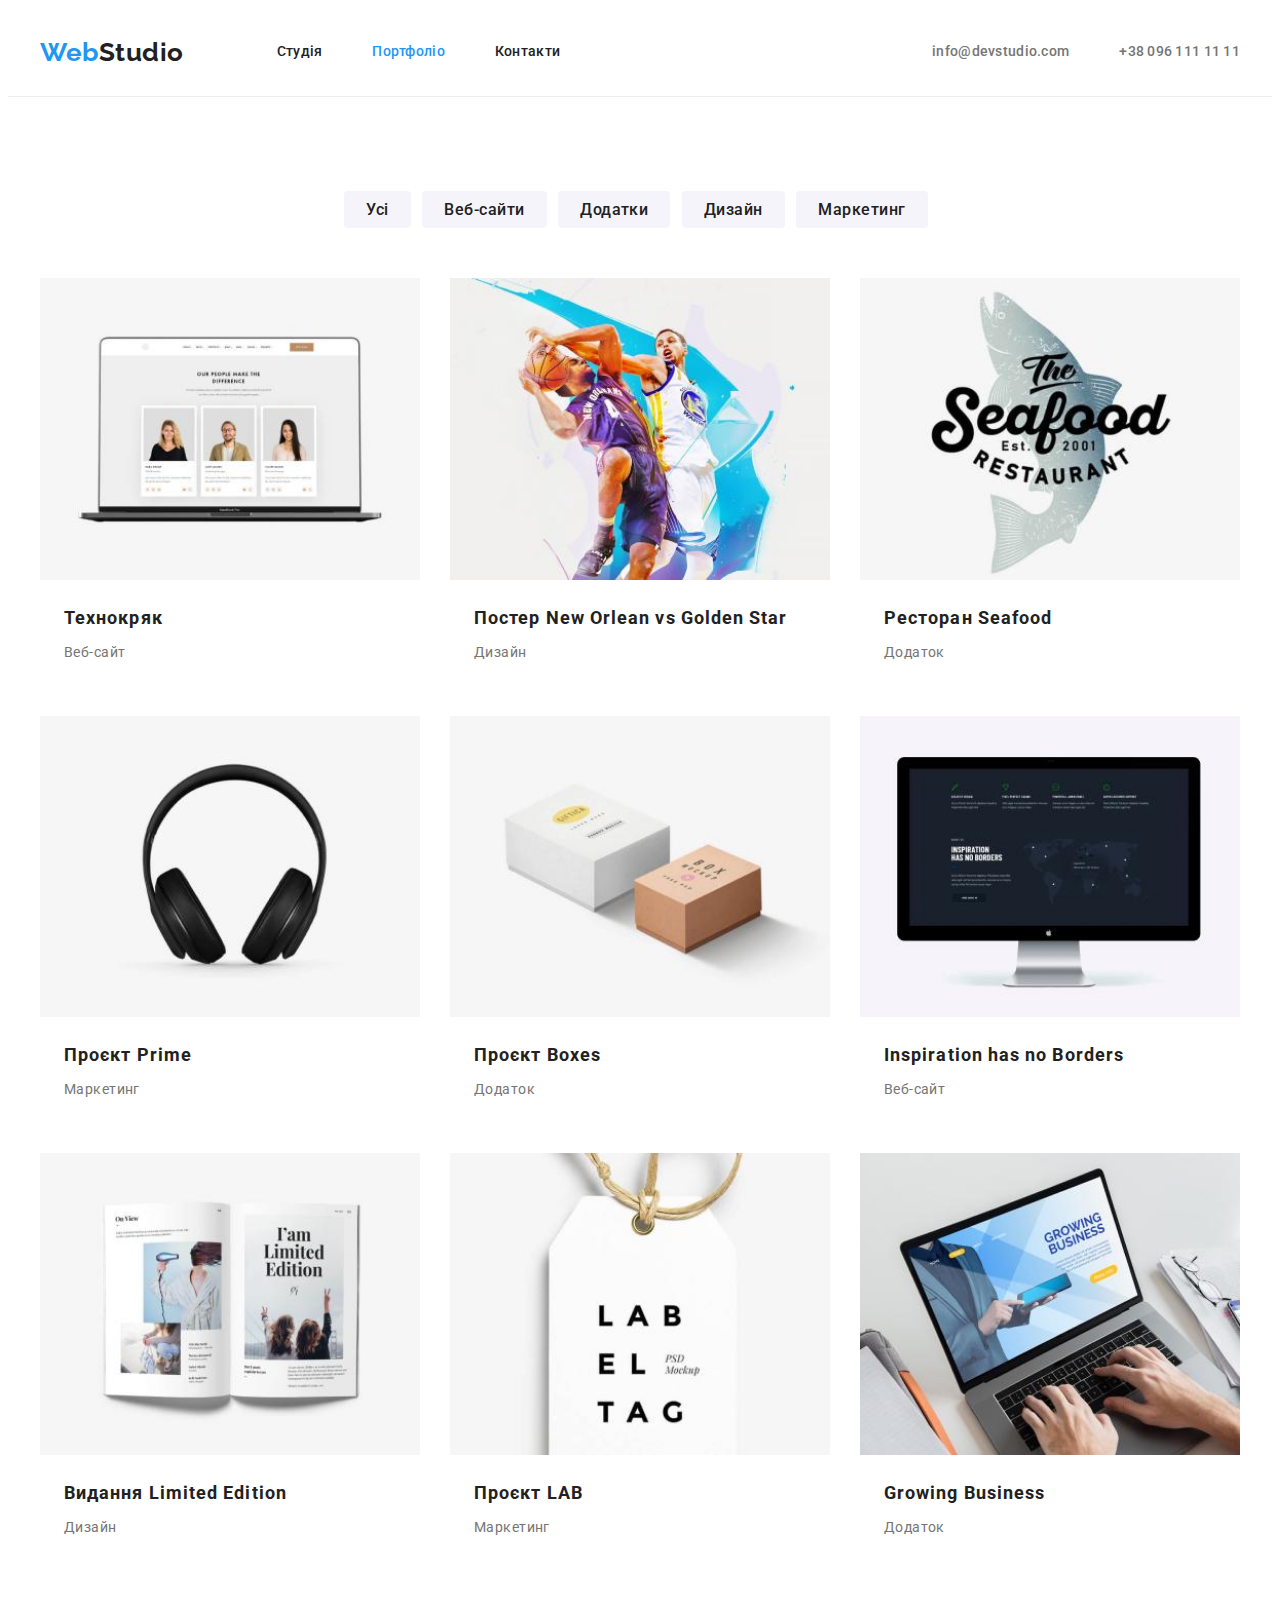
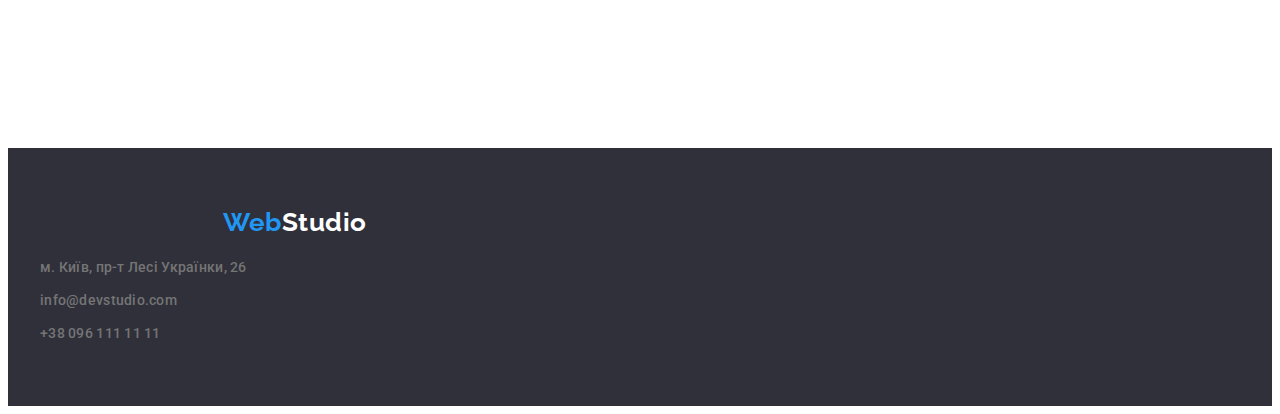
==== commit b151ade8: "update" ====
--- a/portfolio.html
+++ b/portfolio.html
@@ -67,6 +67,7 @@
             <ul class="projects">
                 <li class="cards">
                     <img src="images/img(1).jpg" alt="Веб-сайт" width="370" height="294">
+                    <div class="cards-div">
                     <h3 class="projects-names">Технокряк</h3>
                     <p class="project-paragraphs">Веб-сайт</p>
                 </li>
@@ -110,6 +111,7 @@
                     <h3 class="projects-names">Growing Business</h3>
                     <p class="project-paragraphs">Додаток</p>
                 </li>
+               
             </ul>
             </div>
         </section>
@@ -117,8 +119,10 @@
 
     <!--Footer-->
     <footer>
+    
         <a href="" class="webstudio-footer"><span>Web</span><span class="studio-logo">Studio</span></a>
         <address>
+            <div class="container">
             <ul class="contacts">
                 <li class="footer-li">
                     <a href="https://www.google.com/maps/d/viewer?mid=10uSM3H-mIU3GznYo2szRIEphczw&hl=en_US&ll=50.426968125441725%2C30.542743294286606&z=16"
@@ -131,7 +135,9 @@
                     <a href="tel:+380961111111">+38 096 111 11 11</a>
                 </li>
             </ul>
+            </div>
         </address>
+    
     </footer>
 </body>
 </html>--- a/css/styles.css
+++ b/css/styles.css
@@ -33,6 +33,10 @@
     color: var(--title-color);
     border: none;
     border-radius: 4px;
+    padding-top: 6px;
+    padding-bottom: 6px;
+    padding-left: 22px;
+    padding-right: 22px;
 }
 button {
     cursor: pointer;
@@ -148,9 +152,6 @@
     color: var(--title-color);
 }
 p {
-    font-family: 'Roboto';
-    font-size: 16px;
-    line-height: 1.8;
     color: var(--title-color);
 }
 .team {
@@ -158,21 +159,21 @@
     font-size: 16px;
     line-height: 19px;   
     color: var(--title-color);
-    padding-left: 71px;
-    margin-top: 30px;
-    margin-bottom: 10px;
+    text-align: center;
+    padding-top: 30px;
 }
 .paragraph {
     line-height: 1.1;
     color: var(--text-color);
-    padding-left: 70px;
-    padding-bottom: 30px;
+    text-align: center;
+    margin-top: 10px;
+    margin-bottom: 30px;
 }
 .project-paragraphs {
     line-height: 1.8;
     color: var(--text-color);
     padding-left: 24px;
-    padding-bottom: 20px;
+    margin-bottom: 20px;
 }
 
 
@@ -186,19 +187,22 @@
     letter-spacing: 0.06em;
     color: var(--title-color);
     padding-left: 24px;
+    margin-top: 20px;
+    margin-bottom: 4px;
 }
 .benefits {
     font-weight: 700;
     line-height: 1.1;
+    font-size: 14px;
     text-transform: uppercase;
     color: var(--title-color);
-    padding-bottom: 10px;
+    margin-bottom: 10px;
 }
 .benefits-ul {
     display: flex;
     margin-left: auto;
     margin-right: auto;
-    
+    gap: 30px;
 }
 
 .work, .our-team {
@@ -215,7 +219,7 @@
    
 }
 .footer-li {
-    padding-bottom: 9px;
+  margin-bottom: 9px;
 }
 .studio-logo {
     color: var(--heading-color);
@@ -239,7 +243,7 @@
     font-size: 26px;
     line-height: 1.1;
     padding-top: 60px;
-    padding-bottom: 20px;
+    margin-bottom: 20px;
     padding-left: 215px;
     display: inline-block;
 }
@@ -276,44 +280,47 @@
 .benefits-list {
     display: inline-block;
     width: 270px;
-    margin-right: 30px;
 }
 
 .work {
     text-align: center;
-    padding-bottom: 50px;
+    margin-bottom: 50px;
+    font-weight: 700;
+    font-size: 36px;
+    line-height: 1.1;
 }
 .work-list {
     margin: 0;
     display: inline-block;
-    margin-left: 30px;
 }
 .work-ul {
-   
+   gap: 30px;
     display: flex;
 }
 .our-team {
     text-align: center;
-    padding-bottom: 50px;
+    margin-bottom: 50px;
 }
 
 .team-ul {
+    gap: 30px;
     display: flex;
     margin-bottom: 0;
 }
 .team-list {
     margin: 0;
     background-color: var(--heading-color);
-    margin-right: 30px;
     box-shadow: 0px 1px 3px rgba(0, 0, 0, 0.12), 0px 1px 1px rgba(0, 0, 0, 0.14), 0px 2px 1px rgba(0, 0, 0, 0.2);
     border-radius: 0px 0px 4px 4px;
 }
 
 .contacts {
-    padding-left: 215px;
     padding-bottom: 60px;
-}
-
+   
+}
+.footer-li:last-child {
+    margin-bottom: 0;
+}
 .nav-list {
     display: flex;
     align-items: center;
@@ -343,8 +350,7 @@
 }
 
 .cards {
-    box-shadow: 0px 1px 1px rgba(0, 0, 0, 0.12), 0px 4px 4px rgba(0, 0, 0, 0.06), 1px 4px 6px rgba(0, 0, 0, 0.16);
-    margin: 0;
+    
     flex-basis: calc((100% - 2 * 30px) / 3);
     background-color: var(--heading-color);
 }
@@ -360,3 +366,8 @@
     text-align: center;
 }
 
+img {
+    display: block;
+    width: 100%;
+    height: auto;
+}
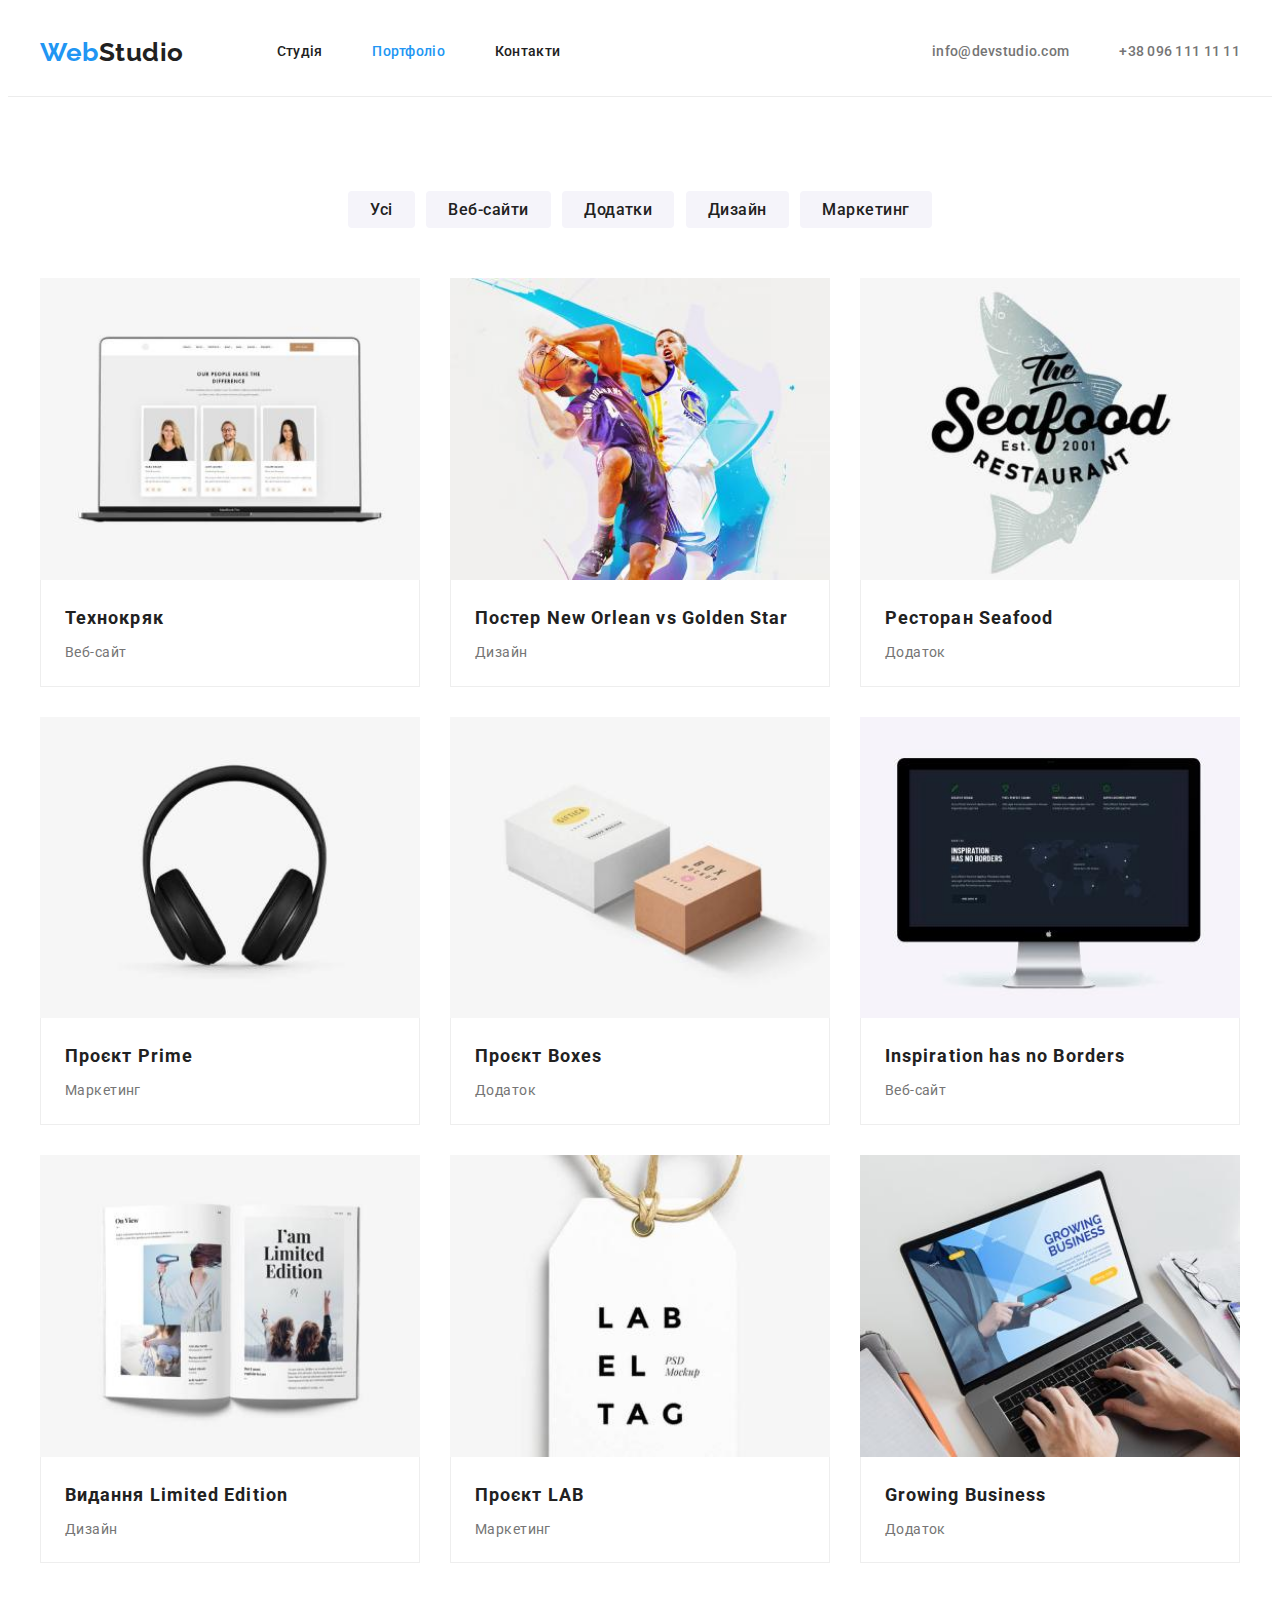
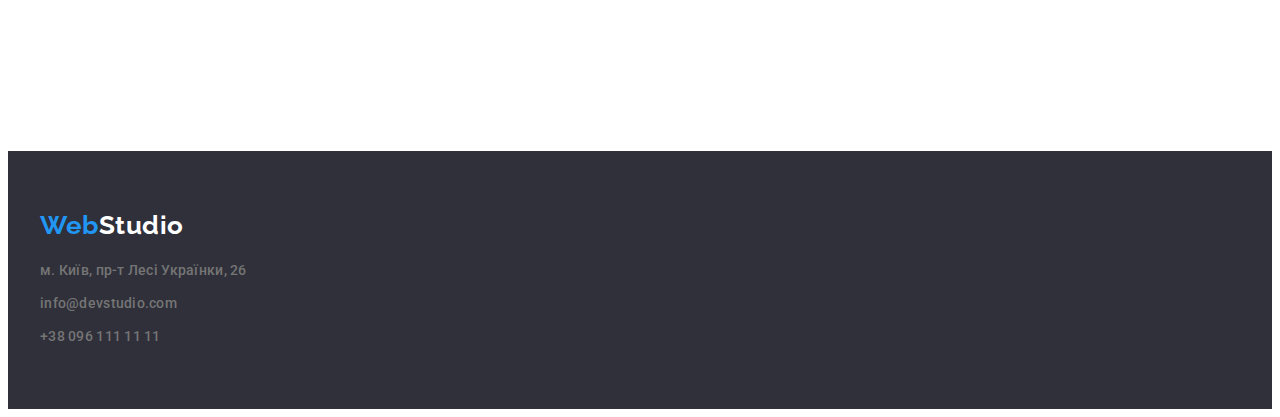
==== commit 8eb425d2: "update" ====
--- a/portfolio.html
+++ b/portfolio.html
@@ -17,7 +17,7 @@
 </head>
 <body>
     <header class="header-class">
-        <div class="container-header">
+        <div class="container container-header">
             <nav class="nav-list">
                 <a href="" class="webstudio"><span>Web</span>Studio</a>
                 <ul class="site-nav">
@@ -70,46 +70,63 @@
                     <div class="cards-div">
                     <h3 class="projects-names">Технокряк</h3>
                     <p class="project-paragraphs">Веб-сайт</p>
+                    </div>
                 </li>
                 <li class="cards">
                     <img src="images/img(2).jpg" alt="Постер" width="370" height="294">
+                    <div class="cards-div">
                     <h3 class="projects-names">Постер New Orlean vs Golden Star</h3>
                     <p class="project-paragraphs">Дизайн</p>
+                    </div>
                 </li>
                 <li class="cards">
                     <img src="images/img(3).jpg" alt="Емблема" width="370" height="294">
+                    <div class="cards-div">
                     <h3 class="projects-names">Ресторан Seafood</h3>
                     <p class="project-paragraphs">Додаток</p>
+                    </div>
                 </li>
                 <li class="cards">
                     <img src="images/img(4).jpg" alt="Навушники" width="370" height="294">
+                    <div class="cards-div">
                     <h3 class="projects-names">Проєкт Prime</h3>
                     <p class="project-paragraphs">Маркетинг</p>
+                    </div>
                 </li> 
                 <li class="cards">
                     <img src="images/img(5).jpg" alt="Коробки" width="370" height="294">
+                    <div class="cards-div">
                     <h3 class="projects-names">Проєкт Boxes</h3>
                     <p class="project-paragraphs">Додаток</p>
+                    </div>
                 </li>
                 <li class="cards"> 
                     <img src="images/img(6).jpg" alt="Веб-сайт 2" width="370" height="294">
+                    <div class="cards-div">
                     <h3 class="projects-names">Inspiration has no Borders</h3>
                     <p class="project-paragraphs">Веб-сайт</p>
+                    </div>
                 </li>
                 <li class="cards">
                     <img src="images/img(7).jpg" alt="Видання" width="370" height="294">
+                    <div class="cards-div">
                     <h3 class="projects-names">Видання Limited Edition</h3>
                     <p class="project-paragraphs">Дизайн</p>
+                    </div>
                 </li>
                 <li class="cards"> 
                     <img src="images/img(8).jpg" alt="Тег етикетки" width="370" height="294">
+                    <div class="cards-div">
                     <h3 class="projects-names">Проєкт LAB</h3>
                     <p class="project-paragraphs">Маркетинг</p>
+                    </div>
                 </li>
                 <li class="cards">
                     <img src="images/img(9).jpg" alt="Зростаючий бізнес" width="370" height="294">
+                    <div class="cards-div">
                     <h3 class="projects-names">Growing Business</h3>
                     <p class="project-paragraphs">Додаток</p>
+                    </div>
                 </li>
                
             </ul>
@@ -118,26 +135,24 @@
     </main>
 
     <!--Footer-->
-    <footer>
-    
-        <a href="" class="webstudio-footer"><span>Web</span><span class="studio-logo">Studio</span></a>
-        <address>
-            <div class="container">
-            <ul class="contacts">
-                <li class="footer-li">
-                    <a href="https://www.google.com/maps/d/viewer?mid=10uSM3H-mIU3GznYo2szRIEphczw&hl=en_US&ll=50.426968125441725%2C30.542743294286606&z=16"
-                        target="_blank" rel="noopener noreferrer">м. Київ, пр-т Лесі Українки, 26</a>
-                </li>
-                <li class="footer-li">
-                    <a href="mailto:info@devstudio.com">info@devstudio.com</a>
-                </li>
-                <li class="footer-li">
-                    <a href="tel:+380961111111">+38 096 111 11 11</a>
-                </li>
-            </ul>
-            </div>
-        </address>
-    
+    <footer class="footer">
+        <div class="container">
+            <a href="" class="webstudio-footer"><span>Web</span><span class="studio-logo">Studio</span></a>
+            <address>
+                <ul class="contacts">
+                    <li class="footer-li">
+                        <a href="https://www.google.com/maps/d/viewer?mid=10uSM3H-mIU3GznYo2szRIEphczw&hl=en_US&ll=50.426968125441725%2C30.542743294286606&z=16"
+                            target="_blank" rel="noopener noreferrer">м. Київ, пр-т Лесі Українки, 26</a>
+                    </li>
+                    <li class="footer-li">
+                        <a href="mailto:info@devstudio.com">info@devstudio.com</a>
+                    </li>
+                    <li class="footer-li">
+                        <a href="tel:+380961111111">+38 096 111 11 11</a>
+                    </li>
+                </ul>
+            </address>
+        </div>
     </footer>
 </body>
 </html>--- a/css/styles.css
+++ b/css/styles.css
@@ -69,7 +69,9 @@
 .btn:active {
     filter: drop-shadow(0px 4px 4px rgba(0, 0, 0, 0.25));
 }
-
+.btn-list:last-child {
+    padding-right: 0;
+}
 /* links */
 .caption {
     background-color: var(--caption-color);
@@ -172,11 +174,13 @@
 .project-paragraphs {
     line-height: 1.8;
     color: var(--text-color);
-    padding-left: 24px;
-    margin-bottom: 20px;
-}
-
-
+}
+
+.cards-div {
+    padding: 20px 24px;
+    border: 1px solid #EEEEEE;
+    border-top: none;
+}
 ul {
     list-style: none;
 }
@@ -186,8 +190,6 @@
     line-height: 2;
     letter-spacing: 0.06em;
     color: var(--title-color);
-    padding-left: 24px;
-    margin-top: 20px;
     margin-bottom: 4px;
 }
 .benefits {
@@ -242,12 +244,13 @@
     font-weight: 700;
     font-size: 26px;
     line-height: 1.1;
+    margin-bottom: 20px;
+    display: block;
+}
+.footer {
     padding-top: 60px;
-    margin-bottom: 20px;
-    padding-left: 215px;
-    display: inline-block;
-}
-
+    padding-bottom: 60px;
+}
 
 .section {
     padding-top: 94px;
@@ -255,9 +258,6 @@
 }
 
 .container-header {
-    width: 1200px;
-    margin: 0 auto;
-    padding: 0 15px;
     display: flex;
     align-items: center;
 }
@@ -314,10 +314,7 @@
     border-radius: 0px 0px 4px 4px;
 }
 
-.contacts {
-    padding-bottom: 60px;
-   
-}
+
 .footer-li:last-child {
     margin-bottom: 0;
 }
